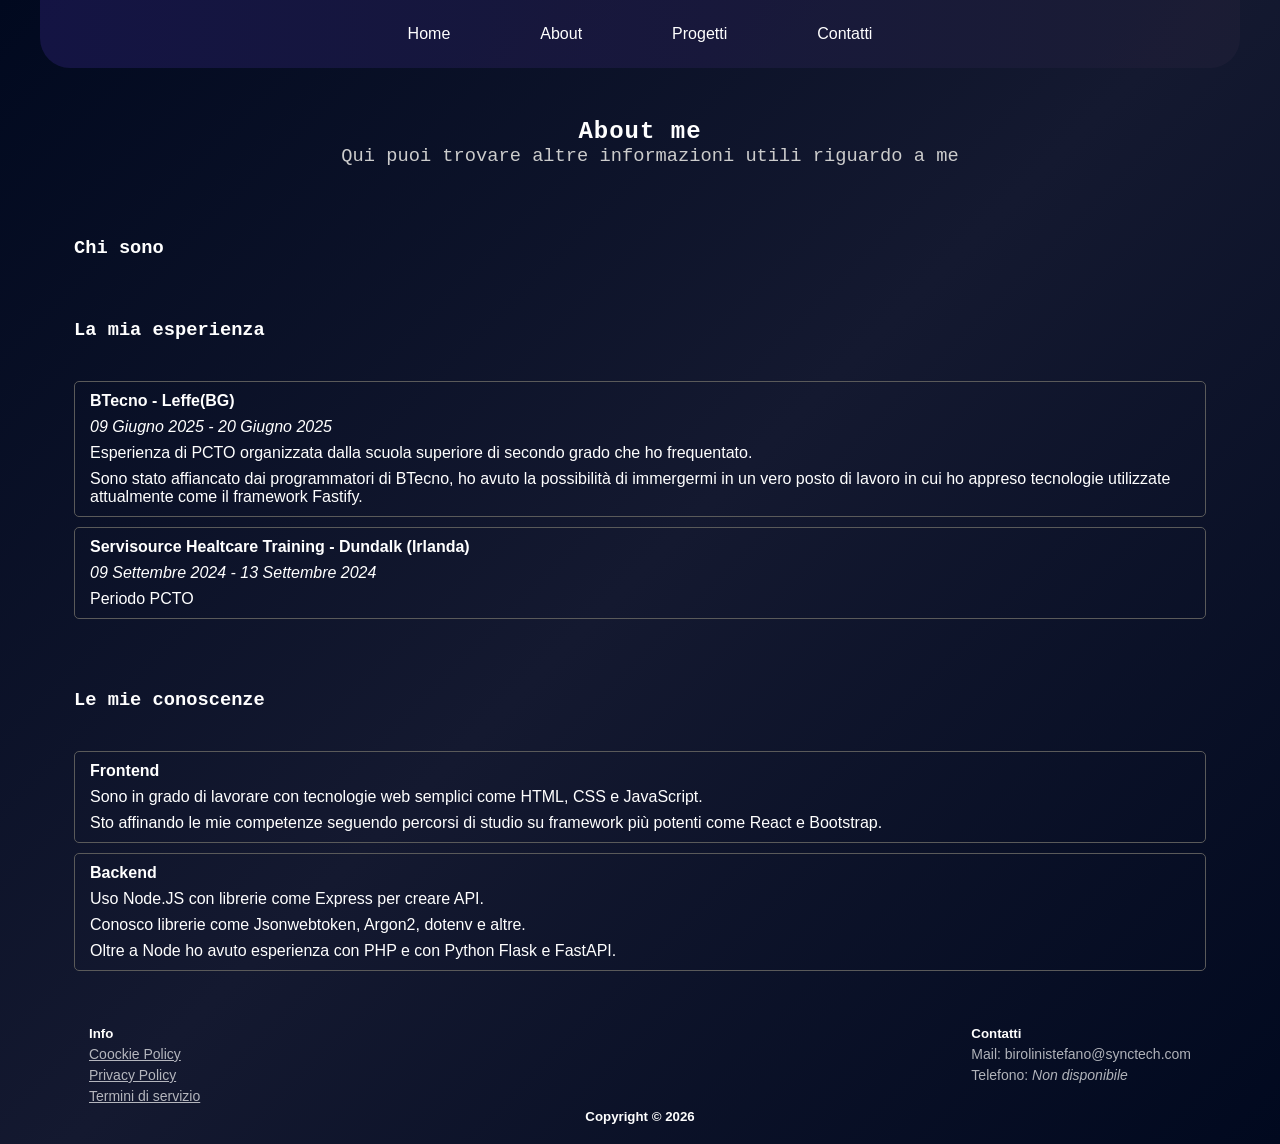
==== about.html @ 7b232394 "aggiornamento - manca privacy policy e cookie integration" ====
<!DOCTYPE html>
<html lang="en">
<head>
    <meta charset="UTF-8">
    <meta name="viewport" content="width=device-width, initial-scale=1.0">
    <title>About - Birolini Stefano</title>

    <link rel="stylesheet" href="style/style.css">
    <link rel="stylesheet" href="style/header.css">
    <link rel="stylesheet" href="style/hero.css">
    <link rel="stylesheet" href="style/about.css">
    <link rel="stylesheet" href="style/cards_manager.css">
    <link rel="stylesheet" href="style/footer.css">
    <link rel="stylesheet" href="style/cookie.css">

    <script src="script/cookie_manager.js"></script>
    <script src="script/hamburger.js"></script>
    <script src="script/general_gsap.js"></script>
    <script src="https://cdnjs.cloudflare.com/ajax/libs/gsap/3.13.0/gsap.min.js"></script>
</head>
<body>
    <header>
        <nav>
            <div id="hamburger-div">
                <img src="assets/hamburger_menu.svg" alt="hamburger menu" id="hamburger">
            </div>
            <ul id="menu">
                <li><a href="index.html">Home</a></li>
                <li><a href="about.html">About</a></li>
                <li><a href="progetti.html">Progetti</a></li>
                <li><a href="contatti.html">Contatti</a></li>
            </ul>
        </nav>
    </header>

    <section id="hero">
        <h1 class="logo">About me</h1>
        <h3 class="hero_claim">Qui puoi trovare altre informazioni utili riguardo a me</h3>
    </section>

    <section id="about">
        <div class="about_cards" style="flex-direction: column; gap: 50px">
            <div class="col100 text">
                <h3>Chi sono</h3>
                <p></p>
            </div>

            <div class="col100 text">
                <h3>La mia esperienza</h3>
                <div class="cards_container" style="grid-template-columns: 1fr;">
                    <div class="card">
                        <h4>BTecno - Leffe(BG)</h4>
                        <p><i>09 Giugno 2025 - 20 Giugno 2025</i></p>
                        <p>Esperienza di PCTO organizzata dalla scuola superiore di secondo grado che ho frequentato.</p>
                        <p>Sono stato affiancato dai programmatori di BTecno, ho avuto la possibilità di immergermi in un vero posto di lavoro in cui ho appreso tecnologie utilizzate attualmente come il framework Fastify.</p>
                    </div>
                    <div class="card">
                        <h4>Servisource Healtcare Training - Dundalk (Irlanda)</h4>
                        <p><i>09 Settembre 2024 - 13 Settembre 2024</i></p>
                        <p>Periodo PCTO </p>
                    </div>
                </div>
            </div>

            <div class="col100 text">
                <h3>Le mie conoscenze</h3>
                <div class="cards_container" style="grid-template-columns: 1fr;">
                    <div class="card">
                        <h4>Frontend</h4>
                        <p>Sono in grado di lavorare con tecnologie web semplici come HTML, CSS e JavaScript.</p>
                        <p>Sto affinando le mie competenze seguendo percorsi di studio su framework più potenti come React e Bootstrap.</p>
                    </div>
                    <div class="card">
                        <h4>Backend</h4>
                        <p>Uso Node.JS con librerie come Express per creare API.</p>
                        <p>Conosco librerie come Jsonwebtoken, Argon2, dotenv e altre.</p>
                        <p>Oltre a Node ho avuto esperienza con PHP e con Python Flask e FastAPI.</p>
                    </div>
                </div>
            </div>
        </div>
    </section>

    <footer>
        <div class="lists">
            <div>
                <ul>
                    <h5>Info</h5>
                    <li><a href="">Coockie Policy</a></li>
                    <li><a href="">Privacy Policy</a></li>
                    <li><a href="">Termini di servizio</a></li>
                </ul>
            </div>
            <div>
                <ul>
                    <h5>Contatti</h5>
                    <li>Mail: birolinistefano@synctech.com</li>
                    <li>Telefono: <i>Non disponibile</i></li>
                </ul>
            </div>
        </div>
        <h5>Copyright &copy; 2026</h5>
    </footer> 
</body>
</html>
---- style/style.css ----
* {
  margin: 0;
  padding: 0;
  box-sizing: border-box;
  font-family: Arial, Helvetica, sans-serif;
  color: #fff;
}

.courier,
h1,
h2,
h3 {
  font-family: 'Courier New', Courier, monospace;
}

body {
  display: flex;
  flex-direction: column;
  align-items: center;
  background: linear-gradient(135deg, #01091f, #141930, #01091f);
  min-height: 100vh;
}

section {
  margin-top: 30px;
  max-width: 1200px;
  width: 90%;
  padding: 10px;
  display: flex;
  flex-direction: column;
}


/* Link button */
.link {
  text-decoration: none;
  padding: 12px 30px;
  border-radius: 12px;
  border: none;
  background: linear-gradient(135deg, rgba(40, 167, 69, 0.9), rgba(30, 126, 52, 0.9));
  color: #fff;
  font-size: 16px;
  font-weight: 600;
  cursor: pointer;
  box-shadow: 0 6px 12px rgba(0, 0, 0, 0.15);
  backdrop-filter: blur(2px);
  transition: all 0.3s ease;
}

.link:hover {
  box-shadow: 0 8px 16px rgba(0, 0, 0, 0.2);
  transform: translateY(-2px);
}

.link:active {
  transform: translateY(1px);
  box-shadow: 0 4px 8px rgba(0, 0, 0, 0.15);
}


/* Grid system */
.col {
  display: flex;
  flex-direction: column;
  gap: 20px;
}

@media screen and (max-width: 768px) {
  .nomobile {
    display: none;
  }

  section {
    width: 80%;
  }
}
---- style/header.css ----
/* Header sticky */
header {
  position: sticky;
  display: flex;
  justify-content: center;
  top: 0;
  width: 100%;
  z-index: 1000;
}

/* Navbar */
nav {
  display: flex;
  justify-content: space-between;
  align-items: center;
  padding: 10px 20px;
  background: linear-gradient(90deg, #161547e6, #1c1d35e6);
  border-radius: 0;
  max-width: 1200px;
  width: 100%;
}

/* Hamburger */
#hamburger-div {
  display: flex;
}
#hamburger {
  width: 30px;
  height: 30px;
  cursor: pointer;
}

/* Menu */
#menu {
  list-style: none;
  display: flex;
  flex-direction: column;
  justify-content: center;
  position: absolute;
  top: 100%;
  left: 0;
  max-height: 0;
  width: 100%;
  overflow: hidden;
  background: linear-gradient(90deg, #161547e6, #1c1d35e6);
  transition: max-height 0.2s;
}
#menu li {
    display: inline;
    padding: 15px 30px;
    border-top: 1px solid rgba(255,255,255,0.2);
}

#menu li a {
    position: relative;
    text-decoration: none;
    color: #ffffff;
}

#menu a::before{
    content: "";
    position: absolute;
    bottom: 0;
    left: 0;
    width: 0;
    height: 1px;
    background-color: white;
    transition: all 0.2s;
}

#menu a:hover::before{
    width: 100%;
}

/* Menu aperto */
#menu.open {
  max-height: 500px; /* sufficiente per mostrare tutti i link */
}

/* Desktop: menu sempre visibile */
@media(min-width:768px){
    nav{
        justify-content: center;
        border-radius: 0 0 30px 30px;
    }

    #hamburger-div {
        display: none;
    }

    #menu {
        position: static;
        flex-direction: row;
        max-height: none;
        background: none;
        backdrop-filter: none;
    }

    #menu li {
        border: none;
    }

    #menu li a {
        padding: 10px 15px;
    }

    #menu a::before{
        bottom: 0px;
    }
}
---- style/hero.css ----
#hero {
    text-align: center;
    max-width: 1200px;
    padding: 20px;
}

#hero .logo {
    font-weight: 700;
    letter-spacing: 1px;
}

#hero .hero_claim {
    font-weight: 500;
    margin-left: 20px;
    color: #cccccc;
}
---- style/about.css ----
#about .about_cards{
    display: flex;
    margin-top: 10px;
}

#about .col{
    display: flex;
    width: 50%;
}

#about .col100{
    display: flex;
    width: 100%;
}
#about img{
    width: 100%;
    max-width: 300px;
    margin: 20px auto;
    border-radius: 50%;
    border: 2px solid lightblue;
    transition: all 0.3s ease;
}

#about .text{
    display: flex;
    flex-direction: column;
    justify-content: center;
    gap: 10px;
}


@media screen and (max-width:768px){
    #about .about_cards{
        flex-direction: column;
        flex-wrap: wrap;
    }

    #about .col{
        width: 100%;
    }
}
---- style/cards_manager.css ----
.cards_container{
    width: 100%;
    margin-top: 20px;
    margin-bottom: 20px;
    display: grid;
    grid-template-columns: repeat(auto-fill, minmax(45%, 49%));
    justify-content: space-between;
}

.card{
    display: flex;
    flex-direction: column;
    margin-top: 10px;
    gap: 8px;
    width: 100%;
    border: 1px solid rgb(90, 90, 90);
    padding: 10px 15px;
    border-radius: 5px;
    transition: all 0.2s;
}

.card:hover{
    transform: translateY(-5px);
    box-shadow: 2px 3px 3px #00000093
}

.link{
    width: fit-content;
}

@media screen and (max-width: 768px){
    .cards_container{
        display: flex;
        flex-direction: column;
        gap: 20px;
    }
}
---- style/footer.css ----
footer{
    flex: 1;
    bottom: 0;
    padding: 20px;
    display: flex;
    flex-direction: column;
    justify-content: end;
    width: 90%;
    max-width: 1200px;
    text-align: center;
}

footer *{
    color: #ffffffb0;
}

footer h5{
    color: white;
}

footer .lists{
    display: flex;
    justify-content: space-between;
    text-align: left;
}

footer .lists ul{
    padding: 5px;
    list-style-type: none;
}

footer .lists ul li{
    font-size: 14px;
    margin-top: 5px;
}


@media screen and (max-width: 768px){
    footer{
        width: 80%;  
    }
}
---- style/cookie.css ----
#cookie_banner {
    position: absolute;
    background-color: white;
    border-radius: 5px;
    bottom: 40px;
    right: 40px;
    padding: 10px 15px;
    max-width: 500px;
}

#cookie_banner * {
    color: black;
}

#cookie_banner button {
    margin-top: 7px;
    padding: 4px 6px;
    cursor: pointer;
}

#cookie_banner a{
    color: blue;
}

#cookie_icon{
    position: fixed;
    bottom: 10px;
    right: 10px;
    font-size: 24px;
    cursor: pointer;
}
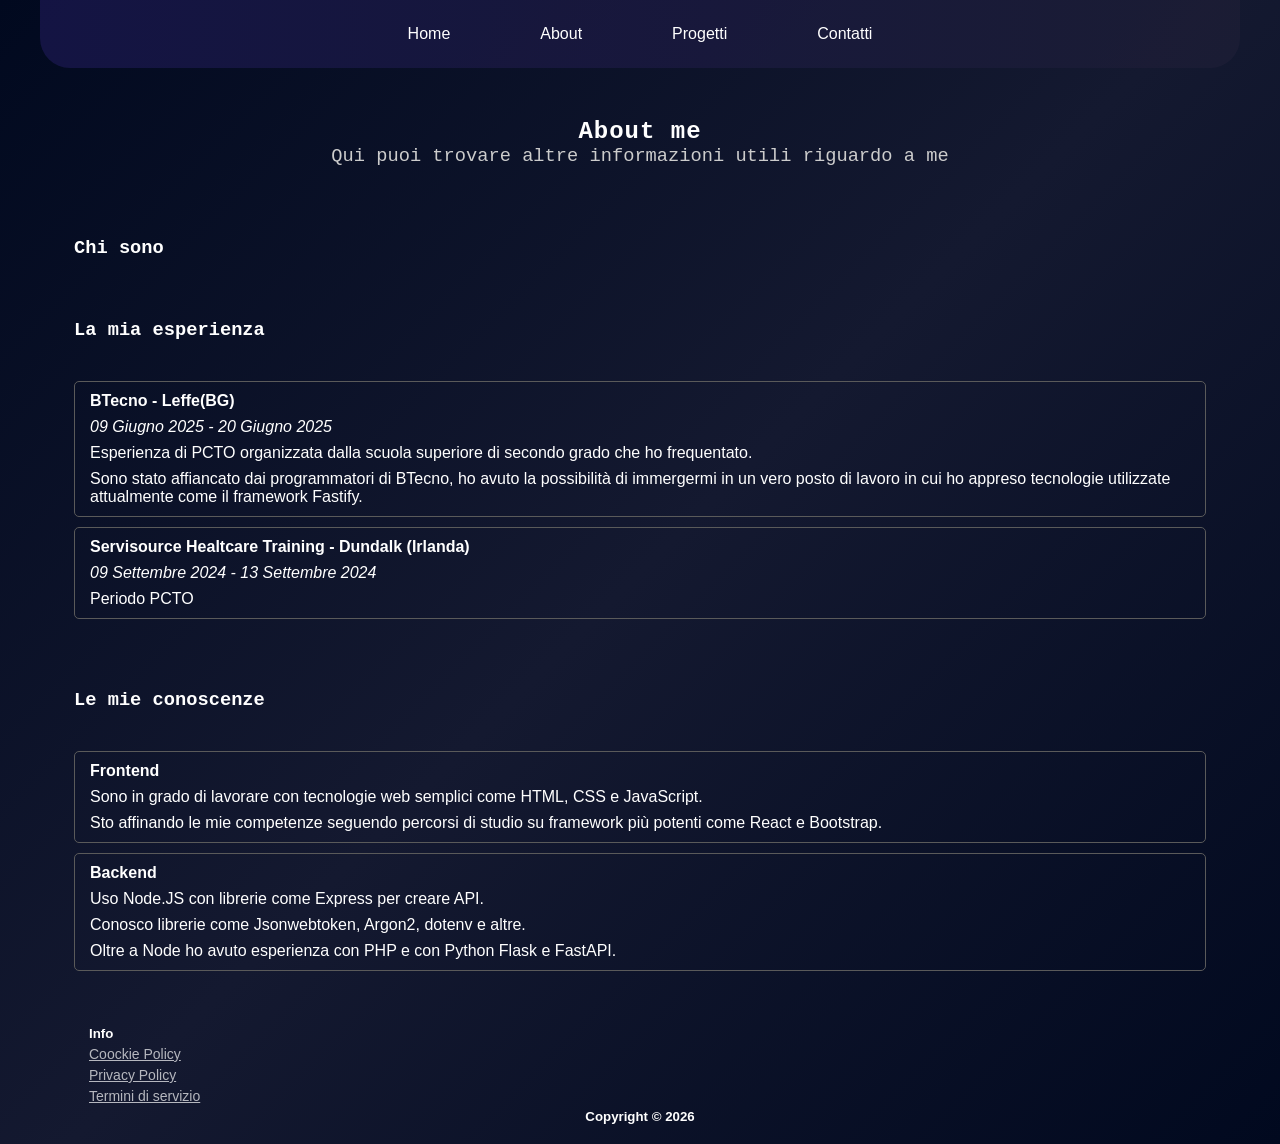
==== commit 1e9f5701: "mend" ====
--- a/about.html
+++ b/about.html
@@ -86,16 +86,9 @@
             <div>
                 <ul>
                     <h5>Info</h5>
-                    <li><a href="">Coockie Policy</a></li>
-                    <li><a href="">Privacy Policy</a></li>
-                    <li><a href="">Termini di servizio</a></li>
-                </ul>
-            </div>
-            <div>
-                <ul>
-                    <h5>Contatti</h5>
-                    <li>Mail: birolinistefano@synctech.com</li>
-                    <li>Telefono: <i>Non disponibile</i></li>
+                    <li><a href="informativa.html#cookie-policy">Coockie Policy</a></li>
+                    <li><a href="informativa.html#privacy-policy">Privacy Policy</a></li>
+                    <li><a href="informativa.html#terms-and-conditions">Termini di servizio</a></li>
                 </ul>
             </div>
         </div>
--- a/style/hero.css
+++ b/style/hero.css
@@ -11,6 +11,5 @@
 
 #hero .hero_claim {
     font-weight: 500;
-    margin-left: 20px;
     color: #cccccc;
 }
--- a/style/footer.css
+++ b/style/footer.css
@@ -37,6 +37,6 @@
 
 @media screen and (max-width: 768px){
     footer{
-        width: 80%;  
+        width: 100%;  
     }
 }
--- a/style/cookie.css
+++ b/style/cookie.css
@@ -1,9 +1,10 @@
 #cookie_banner {
-    position: absolute;
+    position: fixed;
     background-color: white;
     border-radius: 5px;
-    bottom: 40px;
-    right: 40px;
+    bottom: 2vh;
+    right: 2vw;
+    margin-left: 2vw;
     padding: 10px 15px;
     max-width: 500px;
 }
@@ -28,4 +29,10 @@
     right: 10px;
     font-size: 24px;
     cursor: pointer;
+}
+
+@media screen and(max-width: 768px){
+    #cookie_banner{
+        margin: auto;
+    }
 }
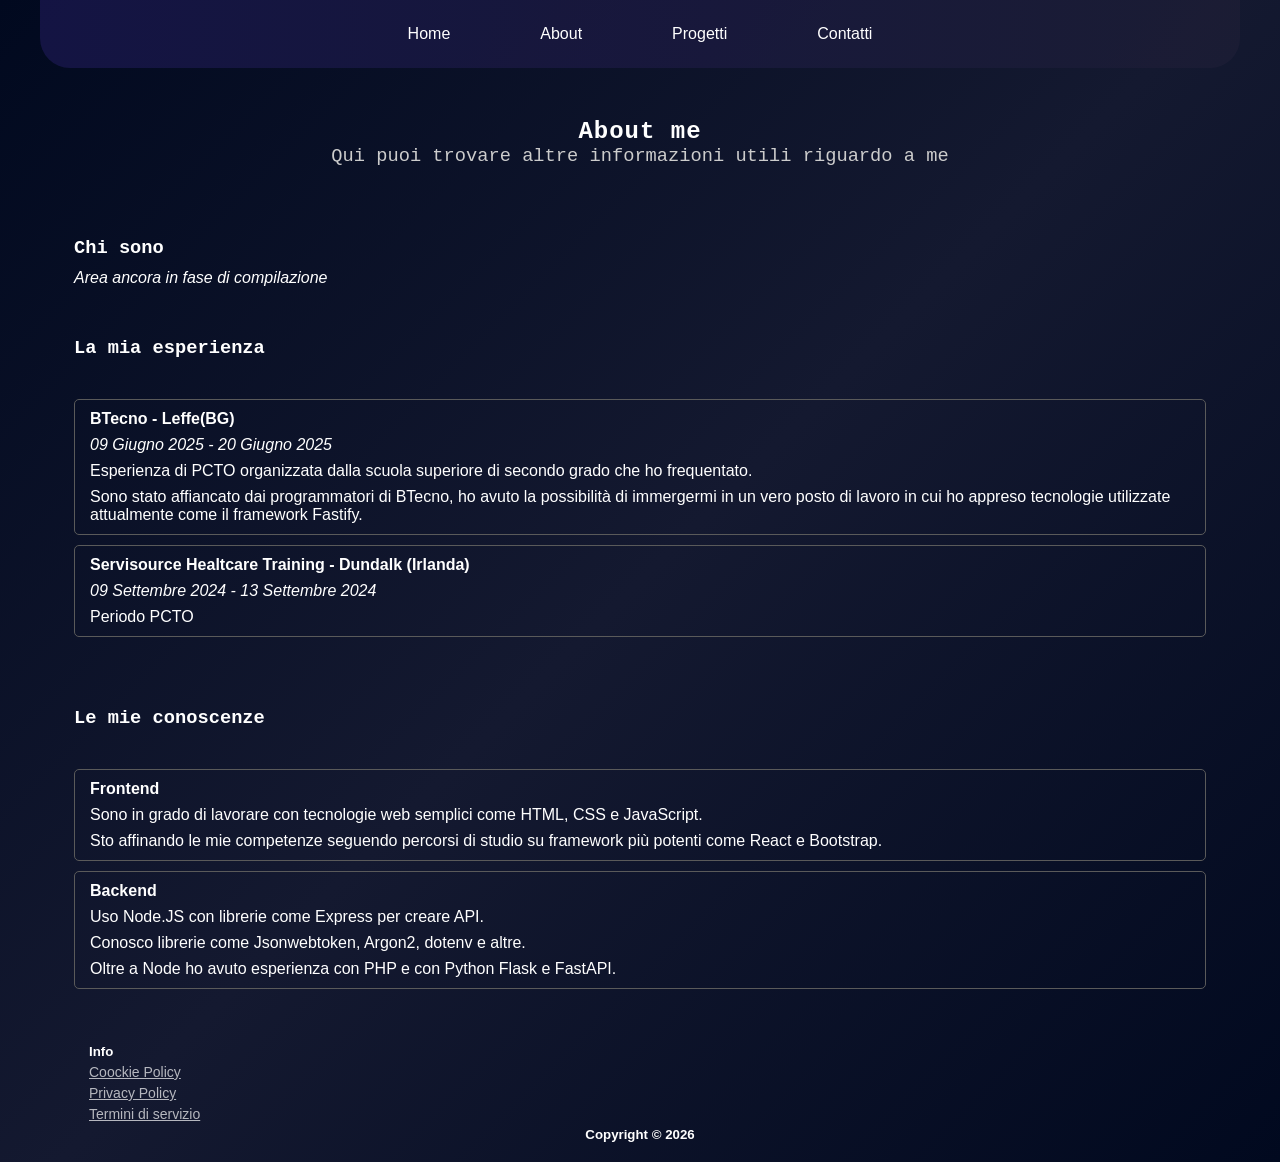
==== commit 5c18d99e: "Update about.html" ====
--- a/about.html
+++ b/about.html
@@ -42,7 +42,7 @@
         <div class="about_cards" style="flex-direction: column; gap: 50px">
             <div class="col100 text">
                 <h3>Chi sono</h3>
-                <p></p>
+                <p><i>Area ancora in fase di compilazione</i></p>
             </div>
 
             <div class="col100 text">
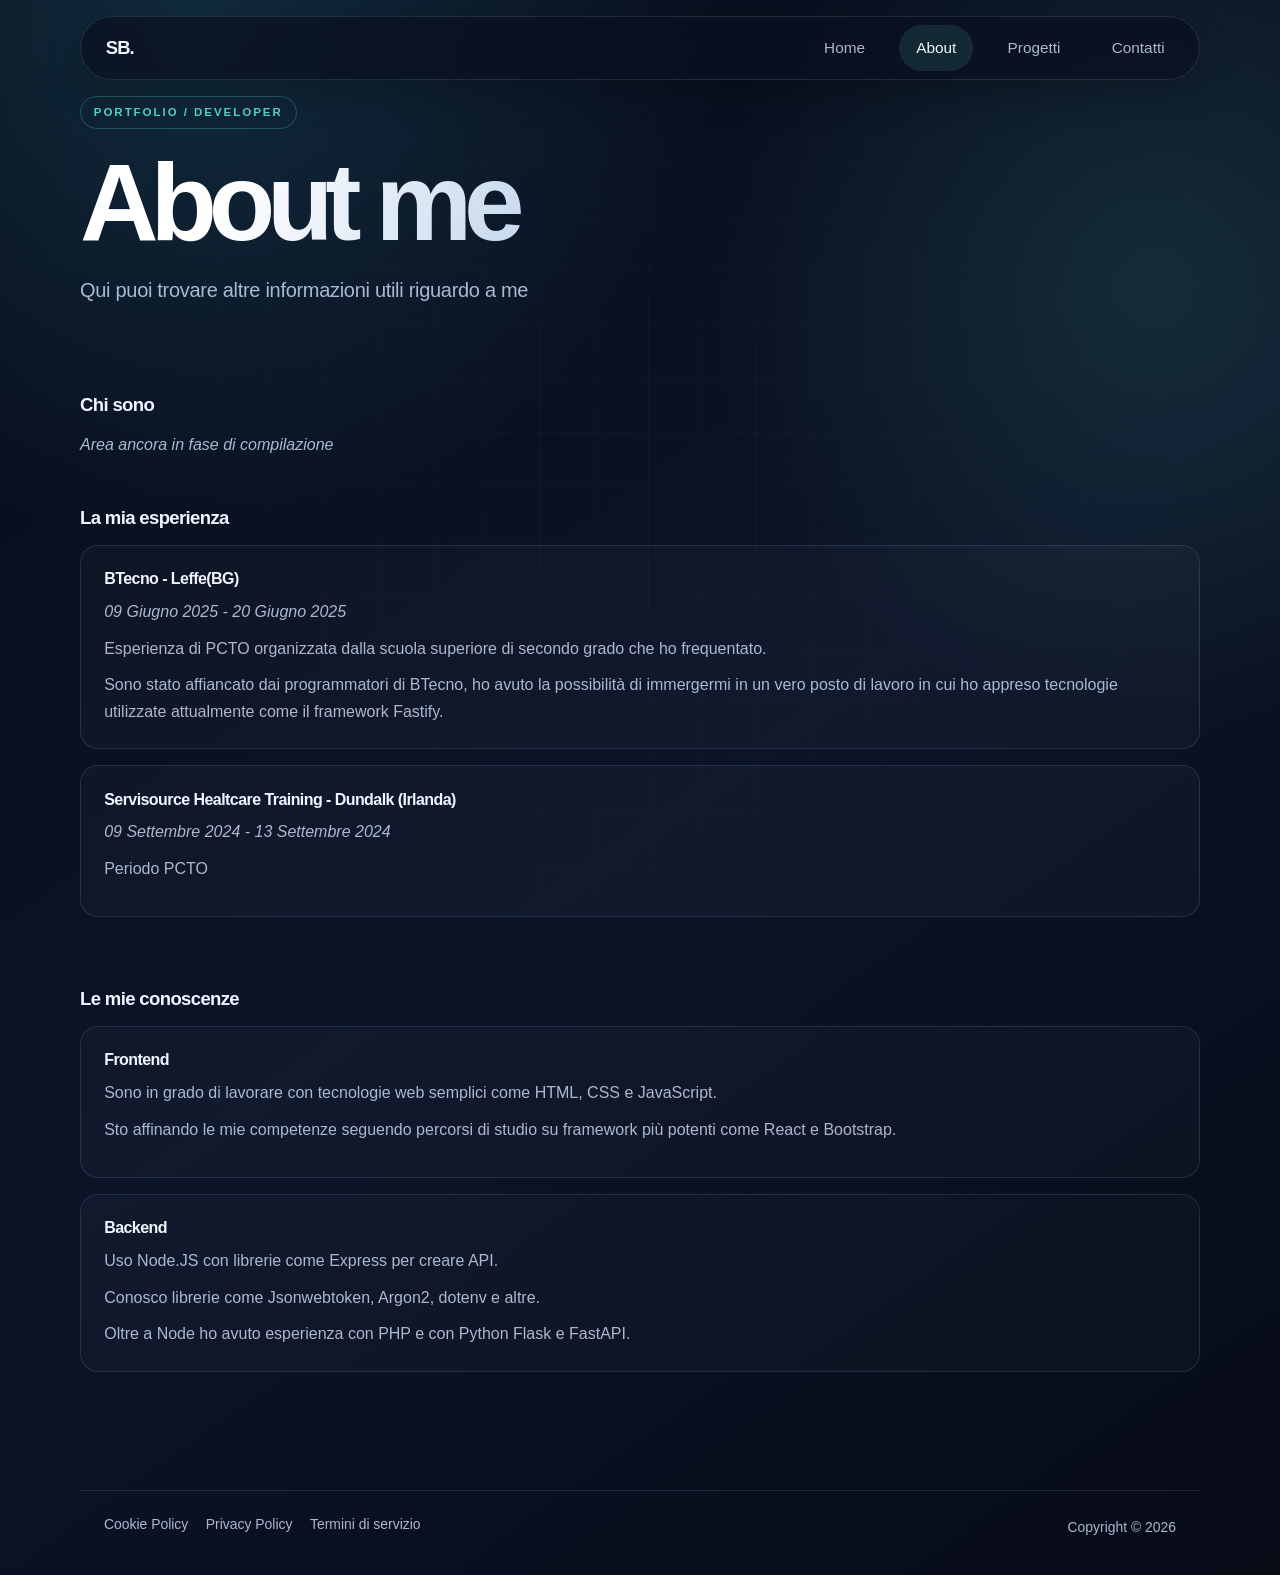
==== commit 6b367d5e: "V-2.0" ====
--- a/about.html
+++ b/about.html
@@ -1,5 +1,5 @@
 <!DOCTYPE html>
-<html lang="en">
+<html lang="it">
 <head>
     <meta charset="UTF-8">
     <meta name="viewport" content="width=device-width, initial-scale=1.0">
@@ -15,8 +15,8 @@
 
     <script src="script/cookie_manager.js"></script>
     <script src="script/hamburger.js"></script>
+    <script src="https://cdnjs.cloudflare.com/ajax/libs/gsap/3.13.0/gsap.min.js"></script>
     <script src="script/general_gsap.js"></script>
-    <script src="https://cdnjs.cloudflare.com/ajax/libs/gsap/3.13.0/gsap.min.js"></script>
 </head>
 <body>
     <header>
@@ -26,7 +26,7 @@
             </div>
             <ul id="menu">
                 <li><a href="index.html">Home</a></li>
-                <li><a href="about.html">About</a></li>
+                <li><a href="about.html" aria-current="page">About</a></li>
                 <li><a href="progetti.html">Progetti</a></li>
                 <li><a href="contatti.html">Contatti</a></li>
             </ul>
@@ -39,7 +39,7 @@
     </section>
 
     <section id="about">
-        <div class="about_cards" style="flex-direction: column; gap: 50px">
+        <div class="about_cards stacked-content">
             <div class="col100 text">
                 <h3>Chi sono</h3>
                 <p><i>Area ancora in fase di compilazione</i></p>
@@ -47,7 +47,7 @@
 
             <div class="col100 text">
                 <h3>La mia esperienza</h3>
-                <div class="cards_container" style="grid-template-columns: 1fr;">
+                <div class="cards_container single-column">
                     <div class="card">
                         <h4>BTecno - Leffe(BG)</h4>
                         <p><i>09 Giugno 2025 - 20 Giugno 2025</i></p>
@@ -64,7 +64,7 @@
 
             <div class="col100 text">
                 <h3>Le mie conoscenze</h3>
-                <div class="cards_container" style="grid-template-columns: 1fr;">
+                <div class="cards_container single-column">
                     <div class="card">
                         <h4>Frontend</h4>
                         <p>Sono in grado di lavorare con tecnologie web semplici come HTML, CSS e JavaScript.</p>
@@ -86,7 +86,7 @@
             <div>
                 <ul>
                     <h5>Info</h5>
-                    <li><a href="informativa.html#cookie-policy">Coockie Policy</a></li>
+                    <li><a href="informativa.html#cookie-policy">Cookie Policy</a></li>
                     <li><a href="informativa.html#privacy-policy">Privacy Policy</a></li>
                     <li><a href="informativa.html#terms-and-conditions">Termini di servizio</a></li>
                 </ul>
@@ -95,4 +95,4 @@
         <h5>Copyright &copy; 2026</h5>
     </footer> 
 </body>
-</html>+</html>
--- a/style/style.css
+++ b/style/style.css
@@ -1,76 +1,199 @@
-* {
-  margin: 0;
-  padding: 0;
-  box-sizing: border-box;
-  font-family: Arial, Helvetica, sans-serif;
-  color: #fff;
-}
-
-.courier,
-h1,
-h2,
-h3 {
-  font-family: 'Courier New', Courier, monospace;
-}
-
-body {
-  display: flex;
-  flex-direction: column;
-  align-items: center;
-  background: linear-gradient(135deg, #01091f, #141930, #01091f);
-  min-height: 100vh;
-}
-
-section {
-  margin-top: 30px;
-  max-width: 1200px;
-  width: 90%;
-  padding: 10px;
-  display: flex;
-  flex-direction: column;
-}
-
-
-/* Link button */
-.link {
-  text-decoration: none;
-  padding: 12px 30px;
-  border-radius: 12px;
-  border: none;
-  background: linear-gradient(135deg, rgba(40, 167, 69, 0.9), rgba(30, 126, 52, 0.9));
-  color: #fff;
-  font-size: 16px;
-  font-weight: 600;
-  cursor: pointer;
-  box-shadow: 0 6px 12px rgba(0, 0, 0, 0.15);
-  backdrop-filter: blur(2px);
-  transition: all 0.3s ease;
-}
-
-.link:hover {
-  box-shadow: 0 8px 16px rgba(0, 0, 0, 0.2);
-  transform: translateY(-2px);
-}
-
-.link:active {
-  transform: translateY(1px);
-  box-shadow: 0 4px 8px rgba(0, 0, 0, 0.15);
-}
-
-
-/* Grid system */
-.col {
-  display: flex;
-  flex-direction: column;
-  gap: 20px;
-}
-
-@media screen and (max-width: 768px) {
-  .nomobile {
-    display: none;
-  }
-
-  section {
-    width: 80%;
-  }
-}+:root {
+  --bg: #070c18;
+  --bg-soft: #0c1428;
+  --surface: rgba(16, 25, 47, 0.72);
+  --surface-strong: #111c35;
+  --line: rgba(150, 180, 226, 0.16);
+  --text: #f1f5ff;
+  --muted: #aab9d1;
+  --accent: #55d6c2;
+  --accent-strong: #3bb5dd;
+  --accent-glow: rgba(85, 214, 194, 0.22);
+  --shadow: 0 24px 60px rgba(0, 0, 0, 0.3);
+  --radius: 24px;
+}
+
+* {
+  margin: 0;
+  padding: 0;
+  box-sizing: border-box;
+}
+
+html {
+  scroll-behavior: smooth;
+}
+
+body {
+  position: relative;
+  display: flex;
+  flex-direction: column;
+  align-items: center;
+  min-height: 100vh;
+  overflow-x: hidden;
+  font-family: Inter, "Segoe UI", Arial, sans-serif;
+  color: var(--text);
+  background:
+    radial-gradient(circle at 15% 0%, rgba(59, 181, 221, 0.18), transparent 34rem),
+    radial-gradient(circle at 90% 18%, rgba(85, 214, 194, 0.13), transparent 28rem),
+    linear-gradient(145deg, var(--bg), var(--bg-soft) 52%, #070b16);
+  line-height: 1.65;
+}
+
+body::before {
+  content: "";
+  position: fixed;
+  inset: 0;
+  z-index: -1;
+  pointer-events: none;
+  background-image:
+    linear-gradient(rgba(255, 255, 255, 0.022) 1px, transparent 1px),
+    linear-gradient(90deg, rgba(255, 255, 255, 0.022) 1px, transparent 1px);
+  background-size: 54px 54px;
+  mask-image: radial-gradient(circle at center, black 15%, transparent 75%);
+}
+
+a {
+  color: inherit;
+}
+
+p {
+  color: var(--muted);
+}
+
+h1,
+h2,
+h3,
+h4,
+h5 {
+  color: var(--text);
+  font-weight: 650;
+  line-height: 1.2;
+  letter-spacing: -0.035em;
+}
+
+h2 {
+  margin-bottom: 1.4rem;
+  font-size: clamp(1.7rem, 3vw, 2.25rem);
+}
+
+h3 {
+  font-size: 1.16rem;
+}
+
+section {
+  width: min(1120px, calc(100% - 3rem));
+  margin-top: clamp(3.4rem, 8vw, 5.5rem);
+  display: flex;
+  flex-direction: column;
+}
+
+#knowledges,
+#capabilities,
+#contacts,
+#projects,
+#privacy-policy,
+#terms-and-conditions,
+#cookie-policy {
+  padding: clamp(1.35rem, 3vw, 2.2rem);
+  border: 1px solid var(--line);
+  border-radius: var(--radius);
+  background: var(--surface);
+  box-shadow: var(--shadow);
+  backdrop-filter: blur(12px);
+}
+
+#privacy-policy p,
+#terms-and-conditions p,
+#cookie-policy p {
+  margin-bottom: 0.8rem;
+  max-width: 78ch;
+}
+
+.section-summary {
+  margin-bottom: 1rem;
+}
+
+#contacts {
+  display: grid;
+  grid-template-columns: repeat(2, minmax(0, 1fr));
+  gap: 1rem;
+}
+
+#contacts .contact-card {
+  min-height: 150px;
+  padding: clamp(1.2rem, 3vw, 1.6rem);
+  border-radius: 18px;
+  border: 1px solid var(--line);
+  background: rgba(255, 255, 255, 0.025);
+}
+
+#contacts h3 {
+  margin-bottom: 1rem;
+  color: var(--accent);
+}
+
+#contacts a {
+  display: block;
+  width: fit-content;
+  margin: 0.32rem 0;
+  color: var(--text);
+  text-decoration: none;
+  transition: color 0.2s ease;
+}
+
+#contacts a:hover {
+  color: var(--accent);
+}
+
+/* Link button */
+.link {
+  display: inline-flex;
+  align-items: center;
+  gap: 0.55rem;
+  width: fit-content;
+  margin-top: 0.65rem;
+  padding: 0.8rem 1.3rem;
+  border-radius: 999px;
+  color: #04141a;
+  background: linear-gradient(110deg, var(--accent), #68bce9);
+  font-size: 0.96rem;
+  font-weight: 700;
+  text-decoration: none;
+  box-shadow: 0 10px 28px var(--accent-glow);
+  transition: transform 0.22s ease, box-shadow 0.22s ease;
+}
+
+.link::after {
+  content: "\2192";
+  font-size: 1.1em;
+}
+
+.link:hover {
+  transform: translateY(-2px);
+  box-shadow: 0 15px 32px rgba(85, 214, 194, 0.3);
+}
+
+.link:active {
+  transform: translateY(0);
+}
+
+.col {
+  display: flex;
+  flex-direction: column;
+  gap: 1.25rem;
+}
+
+@media screen and (max-width: 768px) {
+  section {
+    width: min(100% - 1.5rem, 1120px);
+    margin-top: 3.25rem;
+  }
+
+  #contacts {
+    grid-template-columns: 1fr;
+  }
+
+  .nomobile {
+    display: none;
+  }
+}
--- a/style/header.css
+++ b/style/header.css
@@ -1,110 +1,121 @@
-/* Header sticky */
-header {
-  position: sticky;
-  display: flex;
-  justify-content: center;
-  top: 0;
-  width: 100%;
-  z-index: 1000;
-}
-
-/* Navbar */
-nav {
-  display: flex;
-  justify-content: space-between;
-  align-items: center;
-  padding: 10px 20px;
-  background: linear-gradient(90deg, #161547e6, #1c1d35e6);
-  border-radius: 0;
-  max-width: 1200px;
-  width: 100%;
-}
-
-/* Hamburger */
-#hamburger-div {
-  display: flex;
-}
-#hamburger {
-  width: 30px;
-  height: 30px;
-  cursor: pointer;
-}
-
-/* Menu */
-#menu {
-  list-style: none;
-  display: flex;
-  flex-direction: column;
-  justify-content: center;
-  position: absolute;
-  top: 100%;
-  left: 0;
-  max-height: 0;
-  width: 100%;
-  overflow: hidden;
-  background: linear-gradient(90deg, #161547e6, #1c1d35e6);
-  transition: max-height 0.2s;
-}
-#menu li {
-    display: inline;
-    padding: 15px 30px;
-    border-top: 1px solid rgba(255,255,255,0.2);
-}
-
-#menu li a {
-    position: relative;
-    text-decoration: none;
-    color: #ffffff;
-}
-
-#menu a::before{
-    content: "";
-    position: absolute;
-    bottom: 0;
-    left: 0;
-    width: 0;
-    height: 1px;
-    background-color: white;
-    transition: all 0.2s;
-}
-
-#menu a:hover::before{
-    width: 100%;
-}
-
-/* Menu aperto */
-#menu.open {
-  max-height: 500px; /* sufficiente per mostrare tutti i link */
-}
-
-/* Desktop: menu sempre visibile */
-@media(min-width:768px){
-    nav{
-        justify-content: center;
-        border-radius: 0 0 30px 30px;
-    }
-
-    #hamburger-div {
-        display: none;
-    }
-
-    #menu {
-        position: static;
-        flex-direction: row;
-        max-height: none;
-        background: none;
-        backdrop-filter: none;
-    }
-
-    #menu li {
-        border: none;
-    }
-
-    #menu li a {
-        padding: 10px 15px;
-    }
-
-    #menu a::before{
-        bottom: 0px;
-    }
-}+header {
+  position: sticky;
+  top: 0;
+  z-index: 1000;
+  display: flex;
+  justify-content: center;
+  width: 100%;
+  padding: 1rem 1rem 0;
+}
+
+nav {
+  position: relative;
+  display: flex;
+  justify-content: space-between;
+  align-items: center;
+  width: min(1120px, 100%);
+  min-height: 64px;
+  padding: 0.55rem 0.7rem 0.55rem 1.25rem;
+  border: 1px solid var(--line);
+  border-radius: 999px;
+  background: rgba(10, 16, 31, 0.72);
+  box-shadow: 0 14px 38px rgba(0, 0, 0, 0.2);
+  backdrop-filter: blur(18px);
+}
+
+nav::before {
+  content: "SB.";
+  color: var(--text);
+  font-size: 1.15rem;
+  font-weight: 750;
+  letter-spacing: -0.05em;
+}
+
+#hamburger-div {
+  display: flex;
+  order: 2;
+  padding: 0.45rem;
+  border-radius: 50%;
+  background: rgba(255, 255, 255, 0.06);
+}
+
+#hamburger {
+  width: 25px;
+  height: 25px;
+  cursor: pointer;
+}
+
+#menu {
+  position: absolute;
+  top: calc(100% + 0.55rem);
+  left: 0;
+  display: flex;
+  flex-direction: column;
+  width: 100%;
+  max-height: 0;
+  overflow: hidden;
+  list-style: none;
+  border-radius: 20px;
+  background: #10192e;
+  box-shadow: var(--shadow);
+  transition: max-height 0.25s ease;
+}
+
+#menu li {
+  padding: 0 0.55rem;
+}
+
+#menu li + li {
+  border-top: 1px solid var(--line);
+}
+
+#menu li a {
+  display: block;
+  padding: 0.9rem 1rem;
+  border-radius: 999px;
+  color: var(--muted);
+  text-decoration: none;
+  font-size: 0.96rem;
+  font-weight: 500;
+  transition: color 0.2s ease, background 0.2s ease;
+}
+
+#menu li a:hover,
+#menu li a[aria-current="page"] {
+  color: var(--text);
+  background: rgba(85, 214, 194, 0.12);
+}
+
+#menu.open {
+  max-height: 320px;
+  padding: 0.55rem;
+}
+
+@media (min-width: 768px) {
+  nav {
+    padding: 0.45rem 0.55rem 0.45rem 1.55rem;
+  }
+
+  #hamburger-div {
+    display: none;
+  }
+
+  #menu {
+    position: static;
+    flex-direction: row;
+    width: auto;
+    max-height: none;
+    overflow: visible;
+    border-radius: 0;
+    background: transparent;
+    box-shadow: none;
+  }
+
+  #menu li + li {
+    border: none;
+  }
+
+  #menu li a {
+    padding: 0.65rem 1.05rem;
+  }
+}
--- a/style/hero.css
+++ b/style/hero.css
@@ -1,15 +1,41 @@
-#hero {
-    text-align: center;
-    max-width: 1200px;
-    padding: 20px;
-}
-
-#hero .logo {
-    font-weight: 700;
-    letter-spacing: 1px;
-}
-
-#hero .hero_claim {
-    font-weight: 500;
-    color: #cccccc;
+#hero {
+    position: relative;
+    justify-content: center;
+    margin-top: 1.0rem;
+    text-align: left;
+}
+
+#hero::before {
+    content: "PORTFOLIO / DEVELOPER";
+    display: block;
+    width: fit-content;
+    margin-bottom: 1.35rem;
+    padding: 0.38rem 0.8rem;
+    border: 1px solid rgba(85, 214, 194, 0.3);
+    border-radius: 999px;
+    color: var(--accent);
+    font-size: 0.72rem;
+    font-weight: 650;
+    letter-spacing: 0.17em;
+}
+
+#hero .logo {
+    max-width: 850px;
+    font-size: clamp(3.2rem, 9.5vw, 6.8rem);
+    font-weight: 720;
+    letter-spacing: -0.075em;
+    line-height: 0.95;
+    background: linear-gradient(110deg, #ffffff 18%, #c5d8ed 55%, #55d6c2);
+    background-clip: text;
+    color: transparent;
+}
+
+#hero .hero_claim {
+    max-width: 620px;
+    margin-top: 1.25rem;
+    color: var(--muted);
+    font-size: clamp(1rem, 2.2vw, 1.25rem);
+    font-weight: 450;
+    line-height: 1.6;
+    letter-spacing: -0.015em;
 }
--- a/style/about.css
+++ b/style/about.css
@@ -1,41 +1,57 @@
-#about .about_cards{
-    display: flex;
-    margin-top: 10px;
-}
-
-#about .col{
-    display: flex;
-    width: 50%;
-}
-
-#about .col100{
-    display: flex;
-    width: 100%;
-}
-#about img{
-    width: 100%;
-    max-width: 300px;
-    margin: 20px auto;
-    border-radius: 50%;
-    border: 2px solid lightblue;
-    transition: all 0.3s ease;
-}
-
-#about .text{
-    display: flex;
-    flex-direction: column;
-    justify-content: center;
-    gap: 10px;
-}
-
-
-@media screen and (max-width:768px){
-    #about .about_cards{
-        flex-direction: column;
-        flex-wrap: wrap;
-    }
-
-    #about .col{
-        width: 100%;
-    }
-}+#about .about_cards {
+    display: flex;
+    align-items: stretch;
+    gap: clamp(1.3rem, 4vw, 3.25rem);
+}
+
+#about .col {
+    display: flex;
+    width: 50%;
+}
+
+#about .col100 {
+    display: flex;
+    width: 100%;
+}
+
+#about img {
+    width: min(100%, 350px);
+    aspect-ratio: 1;
+    object-fit: cover;
+    margin: auto;
+    padding: 7px;
+    border: 1px solid rgba(85, 214, 194, 0.36);
+    border-radius: 28px;
+    background: rgba(85, 214, 194, 0.08);
+    box-shadow: 0 22px 48px rgba(0, 0, 0, 0.3);
+}
+
+#about .text {
+    display: flex;
+    flex-direction: column;
+    justify-content: center;
+    gap: 1rem;
+}
+
+#about .text p {
+    font-size: 1rem;
+}
+
+#about .stacked-content {
+    flex-direction: column;
+    gap: 3rem;
+}
+
+#about .single-column {
+    grid-template-columns: 1fr;
+}
+
+@media screen and (max-width: 768px) {
+    #about .about_cards {
+        flex-direction: column;
+    }
+
+    #about .col {
+        width: 100%;
+    }
+}
--- a/style/cards_manager.css
+++ b/style/cards_manager.css
@@ -1,37 +1,49 @@
-.cards_container{
-    width: 100%;
-    margin-top: 20px;
-    margin-bottom: 20px;
-    display: grid;
-    grid-template-columns: repeat(auto-fill, minmax(45%, 49%));
-    justify-content: space-between;
-}
-
-.card{
-    display: flex;
-    flex-direction: column;
-    margin-top: 10px;
-    gap: 8px;
-    width: 100%;
-    border: 1px solid rgb(90, 90, 90);
-    padding: 10px 15px;
-    border-radius: 5px;
-    transition: all 0.2s;
-}
-
-.card:hover{
-    transform: translateY(-5px);
-    box-shadow: 2px 3px 3px #00000093
-}
-
-.link{
-    width: fit-content;
-}
-
-@media screen and (max-width: 768px){
-    .cards_container{
-        display: flex;
-        flex-direction: column;
-        gap: 20px;
-    }
-}
+.cards_container {
+    display: grid;
+    grid-template-columns: repeat(2, minmax(0, 1fr));
+    gap: 1rem;
+    width: 100%;
+    margin: 0 0 1.4rem;
+}
+
+.card {
+    display: flex;
+    flex-direction: column;
+    gap: 0.65rem;
+    width: 100%;
+    min-height: 152px;
+    padding: clamp(1.15rem, 2.4vw, 1.45rem);
+    border: 1px solid var(--line);
+    border-radius: 18px;
+    background: rgba(255, 255, 255, 0.025);
+    transition: transform 0.22s ease, border-color 0.22s ease, background 0.22s ease;
+}
+
+.card h3,
+.card h4 {
+    color: var(--text);
+}
+
+.card h3::before {
+    content: "";
+    display: inline-block;
+    width: 7px;
+    height: 7px;
+    margin-right: 0.6rem;
+    border-radius: 50%;
+    background: var(--accent);
+    box-shadow: 0 0 13px var(--accent);
+    vertical-align: middle;
+}
+
+.card:hover {
+    transform: translateY(-4px);
+    border-color: rgba(85, 214, 194, 0.38);
+    background: rgba(85, 214, 194, 0.05);
+}
+
+@media screen and (max-width: 768px) {
+    .cards_container {
+        grid-template-columns: 1fr;
+    }
+}
--- a/style/footer.css
+++ b/style/footer.css
@@ -1,42 +1,57 @@
-footer{
-    flex: 1;
-    bottom: 0;
-    padding: 20px;
-    display: flex;
-    flex-direction: column;
-    justify-content: end;
-    width: 90%;
-    max-width: 1200px;
-    text-align: center;
-}
-
-footer *{
-    color: #ffffffb0;
-}
-
-footer h5{
-    color: white;
-}
-
-footer .lists{
-    display: flex;
-    justify-content: space-between;
-    text-align: left;
-}
-
-footer .lists ul{
-    padding: 5px;
-    list-style-type: none;
-}
-
-footer .lists ul li{
-    font-size: 14px;
-    margin-top: 5px;
-}
-
-
-@media screen and (max-width: 768px){
-    footer{
-        width: 100%;  
-    }
-}+footer {
+    width: min(1120px, calc(100% - 3rem));
+    margin: clamp(3.5rem, 8vw, 6rem) auto 1.1rem;
+    padding: 1.35rem 1.5rem;
+    border-top: 1px solid var(--line);
+    display: flex;
+    flex-direction: row;
+    align-items: end;
+    justify-content: space-between;
+    gap: 1rem;
+}
+
+footer h5 {
+    color: var(--muted);
+    font-size: 0.87rem;
+    font-weight: 500;
+    letter-spacing: 0;
+}
+
+footer .lists ul {
+    display: flex;
+    align-items: center;
+    gap: 1.1rem;
+    padding: 0;
+    list-style-type: none;
+}
+
+footer .lists ul h5 {
+    display: none;
+}
+
+footer .lists ul li {
+    font-size: 0.87rem;
+}
+
+footer a {
+    color: var(--muted);
+    text-decoration: none;
+    transition: color 0.2s ease;
+}
+
+footer a:hover {
+    color: var(--text);
+}
+
+@media screen and (max-width: 640px) {
+    footer {
+        width: min(100% - 1.5rem, 1120px);
+        flex-direction: column;
+        align-items: flex-start;
+    }
+
+    footer .lists ul {
+        flex-wrap: wrap;
+        gap: 0.6rem 1rem;
+    }
+}
--- a/style/cookie.css
+++ b/style/cookie.css
@@ -1,38 +1,56 @@
 #cookie_banner {
     position: fixed;
-    background-color: white;
-    border-radius: 5px;
-    bottom: 2vh;
-    right: 2vw;
-    margin-left: 2vw;
-    padding: 10px 15px;
-    max-width: 500px;
+    right: clamp(0.75rem, 3vw, 1.6rem);
+    bottom: clamp(0.75rem, 3vw, 1.6rem);
+    z-index: 1200;
+    width: min(460px, calc(100% - 1.5rem));
+    padding: 1.3rem;
+    border: 1px solid var(--line);
+    border-radius: 18px;
+    color: var(--text);
+    background: #111b33;
+    box-shadow: var(--shadow);
 }
 
-#cookie_banner * {
-    color: black;
+#cookie_banner h3 {
+    margin-bottom: 0.55rem;
+}
+
+#cookie_banner p {
+    margin-bottom: 0.85rem;
+    font-size: 0.94rem;
+}
+
+#cookie_banner a {
+    color: var(--accent);
 }
 
 #cookie_banner button {
-    margin-top: 7px;
-    padding: 4px 6px;
+    margin: 0.25rem 0.45rem 0 0;
+    padding: 0.62rem 1rem;
+    border: 1px solid var(--line);
+    border-radius: 999px;
+    color: var(--text);
+    background: rgba(255, 255, 255, 0.05);
+    cursor: pointer;
+    font-weight: 600;
+}
+
+#cookie_banner #accept_cookie {
+    border-color: transparent;
+    color: #06151b;
+    background: var(--accent);
+}
+
+#cookie_icon {
+    position: fixed;
+    right: 1rem;
+    bottom: 1rem;
+    z-index: 1100;
+    padding: 0.55rem 0.68rem;
+    border: 1px solid var(--line);
+    border-radius: 50%;
+    background: var(--surface-strong);
+    font-size: 1.25rem;
     cursor: pointer;
 }
-
-#cookie_banner a{
-    color: blue;
-}
-
-#cookie_icon{
-    position: fixed;
-    bottom: 10px;
-    right: 10px;
-    font-size: 24px;
-    cursor: pointer;
-}
-
-@media screen and(max-width: 768px){
-    #cookie_banner{
-        margin: auto;
-    }
-}
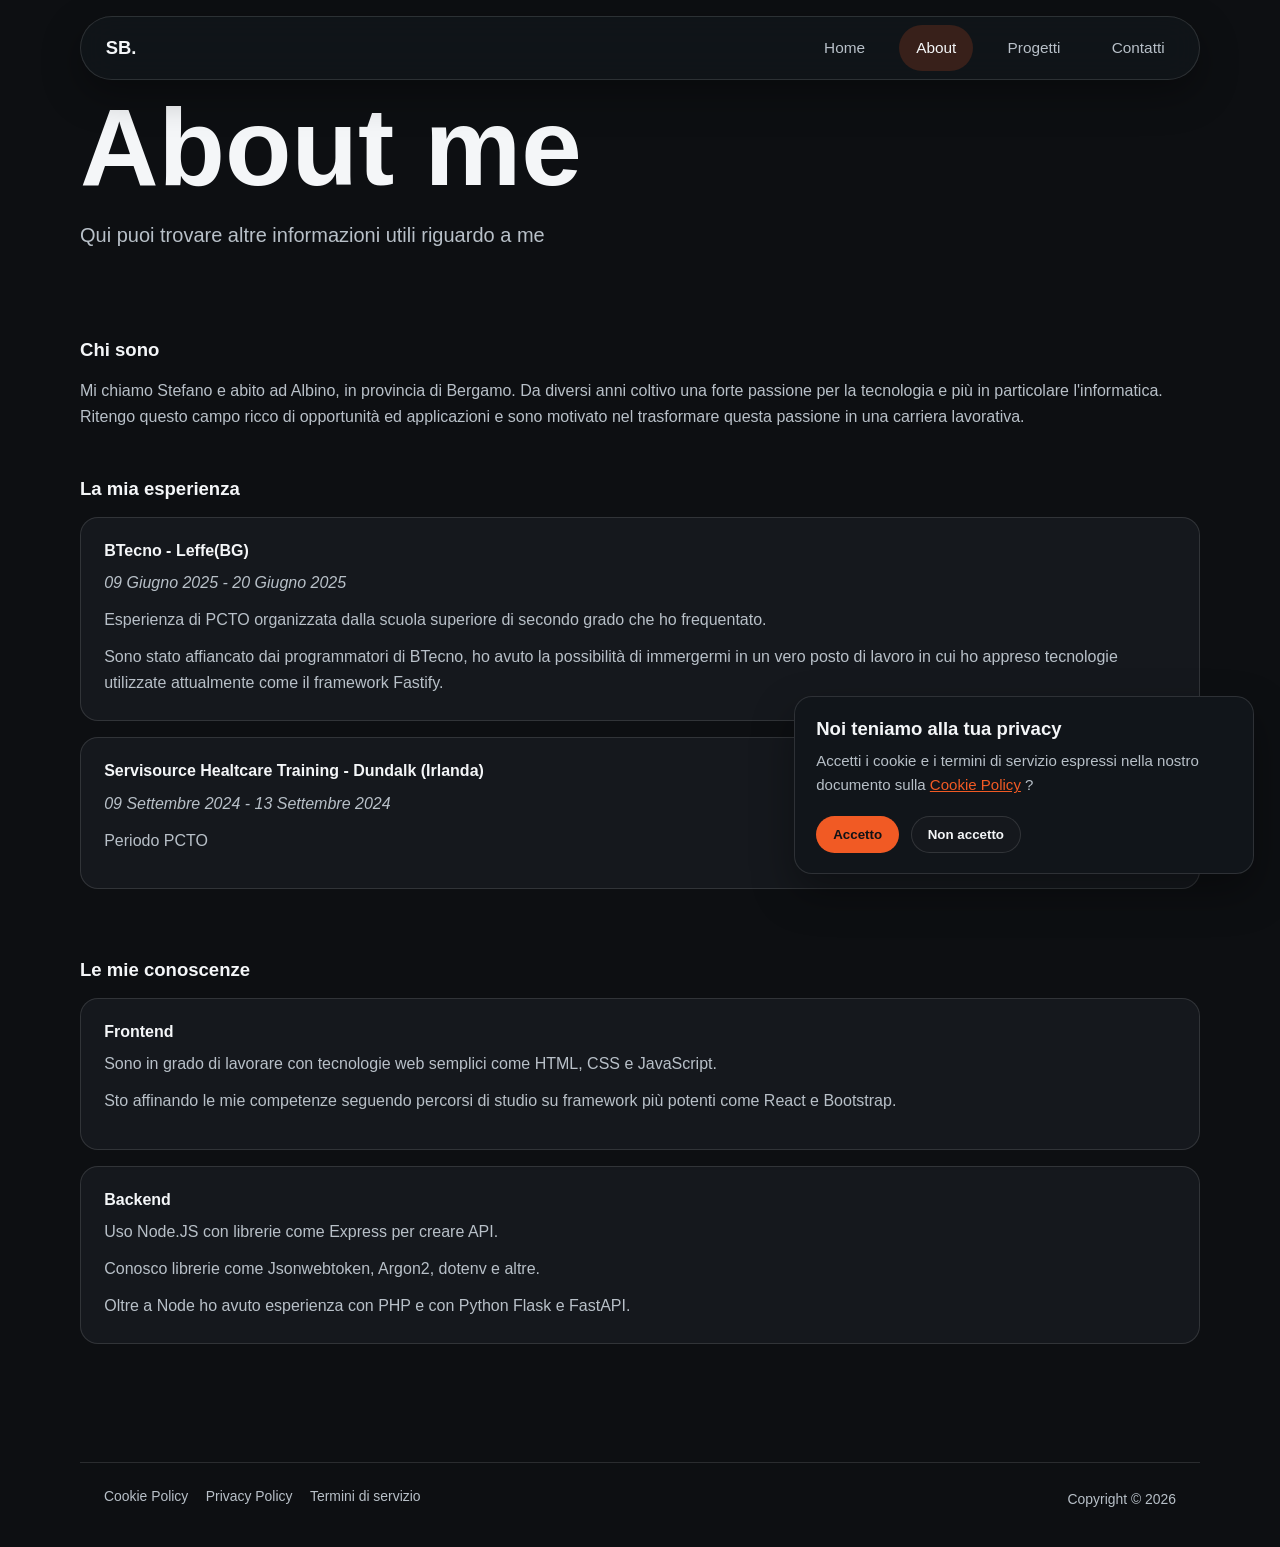
==== commit 9ae5fcc6: "Minor changes" ====
--- a/about.html
+++ b/about.html
@@ -3,7 +3,7 @@
 <head>
     <meta charset="UTF-8">
     <meta name="viewport" content="width=device-width, initial-scale=1.0">
-    <title>About - Birolini Stefano</title>
+    <title>About - Stefano Birolini</title>
 
     <link rel="stylesheet" href="style/style.css">
     <link rel="stylesheet" href="style/header.css">
@@ -42,7 +42,7 @@
         <div class="about_cards stacked-content">
             <div class="col100 text">
                 <h3>Chi sono</h3>
-                <p><i>Area ancora in fase di compilazione</i></p>
+                <p>Mi chiamo Stefano e abito ad Albino, in provincia di Bergamo. Da diversi anni coltivo una forte passione per la tecnologia e più in particolare l'informatica. Ritengo questo campo ricco di opportunità ed applicazioni e sono motivato nel trasformare questa passione in una carriera lavorativa.</p>
             </div>
 
             <div class="col100 text">
--- a/style/style.css
+++ b/style/style.css
@@ -1,16 +1,16 @@
 :root {
-  --bg: #070c18;
-  --bg-soft: #0c1428;
-  --surface: rgba(16, 25, 47, 0.72);
-  --surface-strong: #111c35;
-  --line: rgba(150, 180, 226, 0.16);
-  --text: #f1f5ff;
-  --muted: #aab9d1;
-  --accent: #55d6c2;
-  --accent-strong: #3bb5dd;
-  --accent-glow: rgba(85, 214, 194, 0.22);
-  --shadow: 0 24px 60px rgba(0, 0, 0, 0.3);
-  --radius: 24px;
+  --bg: #0d0f12;
+  --bg-soft: #15181d;
+  --surface: #11151a;
+  --surface-strong: #f15a24;
+  --line: rgba(255, 255, 255, 0.12);
+  --text: #f4f6f8;
+  --muted: #b8c0c8;
+  --accent: #f15a24;
+  --accent-strong: #ff7a3d;
+  --accent-glow: rgba(241, 90, 36, 0.3);
+  --shadow: 0 18px 42px rgba(0, 0, 0, 0.34);
+  --radius: 16px;
 }
 
 * {
@@ -32,24 +32,12 @@
   overflow-x: hidden;
   font-family: Inter, "Segoe UI", Arial, sans-serif;
   color: var(--text);
-  background:
-    radial-gradient(circle at 15% 0%, rgba(59, 181, 221, 0.18), transparent 34rem),
-    radial-gradient(circle at 90% 18%, rgba(85, 214, 194, 0.13), transparent 28rem),
-    linear-gradient(145deg, var(--bg), var(--bg-soft) 52%, #070b16);
+  background: var(--bg);
   line-height: 1.65;
 }
 
 body::before {
-  content: "";
-  position: fixed;
-  inset: 0;
-  z-index: -1;
-  pointer-events: none;
-  background-image:
-    linear-gradient(rgba(255, 255, 255, 0.022) 1px, transparent 1px),
-    linear-gradient(90deg, rgba(255, 255, 255, 0.022) 1px, transparent 1px);
-  background-size: 54px 54px;
-  mask-image: radial-gradient(circle at center, black 15%, transparent 75%);
+  content: none;
 }
 
 a {
@@ -68,7 +56,7 @@
   color: var(--text);
   font-weight: 650;
   line-height: 1.2;
-  letter-spacing: -0.035em;
+  letter-spacing: 0;
 }
 
 h2 {
@@ -99,7 +87,6 @@
   border-radius: var(--radius);
   background: var(--surface);
   box-shadow: var(--shadow);
-  backdrop-filter: blur(12px);
 }
 
 #privacy-policy p,
@@ -124,7 +111,7 @@
   padding: clamp(1.2rem, 3vw, 1.6rem);
   border-radius: 18px;
   border: 1px solid var(--line);
-  background: rgba(255, 255, 255, 0.025);
+  background: var(--bg-soft);
 }
 
 #contacts h3 {
@@ -154,8 +141,8 @@
   margin-top: 0.65rem;
   padding: 0.8rem 1.3rem;
   border-radius: 999px;
-  color: #04141a;
-  background: linear-gradient(110deg, var(--accent), #68bce9);
+  color: #101216;
+  background: var(--accent);
   font-size: 0.96rem;
   font-weight: 700;
   text-decoration: none;
@@ -170,7 +157,7 @@
 
 .link:hover {
   transform: translateY(-2px);
-  box-shadow: 0 15px 32px rgba(85, 214, 194, 0.3);
+  box-shadow: 0 15px 32px rgba(241, 90, 36, 0.28);
 }
 
 .link:active {
--- a/style/header.css
+++ b/style/header.css
@@ -18,8 +18,8 @@
   padding: 0.55rem 0.7rem 0.55rem 1.25rem;
   border: 1px solid var(--line);
   border-radius: 999px;
-  background: rgba(10, 16, 31, 0.72);
-  box-shadow: 0 14px 38px rgba(0, 0, 0, 0.2);
+  background: rgba(17, 21, 26, 0.92);
+  box-shadow: 0 14px 38px rgba(0, 0, 0, 0.34);
   backdrop-filter: blur(18px);
 }
 
@@ -28,7 +28,7 @@
   color: var(--text);
   font-size: 1.15rem;
   font-weight: 750;
-  letter-spacing: -0.05em;
+  letter-spacing: 0;
 }
 
 #hamburger-div {
@@ -36,7 +36,7 @@
   order: 2;
   padding: 0.45rem;
   border-radius: 50%;
-  background: rgba(255, 255, 255, 0.06);
+  background: var(--accent);
 }
 
 #hamburger {
@@ -56,7 +56,7 @@
   overflow: hidden;
   list-style: none;
   border-radius: 20px;
-  background: #10192e;
+  background: var(--surface);
   box-shadow: var(--shadow);
   transition: max-height 0.25s ease;
 }
@@ -83,7 +83,7 @@
 #menu li a:hover,
 #menu li a[aria-current="page"] {
   color: var(--text);
-  background: rgba(85, 214, 194, 0.12);
+  background: rgba(241, 90, 36, 0.18);
 }
 
 #menu.open {
--- a/style/hero.css
+++ b/style/hero.css
@@ -6,28 +6,15 @@
 }
 
 #hero::before {
-    content: "PORTFOLIO / DEVELOPER";
-    display: block;
-    width: fit-content;
-    margin-bottom: 1.35rem;
-    padding: 0.38rem 0.8rem;
-    border: 1px solid rgba(85, 214, 194, 0.3);
-    border-radius: 999px;
-    color: var(--accent);
-    font-size: 0.72rem;
-    font-weight: 650;
-    letter-spacing: 0.17em;
+    content: none;
 }
 
 #hero .logo {
     max-width: 850px;
     font-size: clamp(3.2rem, 9.5vw, 6.8rem);
     font-weight: 720;
-    letter-spacing: -0.075em;
+    letter-spacing: 0;
     line-height: 0.95;
-    background: linear-gradient(110deg, #ffffff 18%, #c5d8ed 55%, #55d6c2);
-    background-clip: text;
-    color: transparent;
 }
 
 #hero .hero_claim {
@@ -37,5 +24,5 @@
     font-size: clamp(1rem, 2.2vw, 1.25rem);
     font-weight: 450;
     line-height: 1.6;
-    letter-spacing: -0.015em;
-}+    letter-spacing: 0;
+}
--- a/style/about.css
+++ b/style/about.css
@@ -20,10 +20,10 @@
     object-fit: cover;
     margin: auto;
     padding: 7px;
-    border: 1px solid rgba(85, 214, 194, 0.36);
+    border: 1px solid rgba(241, 90, 36, 0.42);
     border-radius: 28px;
-    background: rgba(85, 214, 194, 0.08);
-    box-shadow: 0 22px 48px rgba(0, 0, 0, 0.3);
+    background: rgba(241, 90, 36, 0.1);
+    box-shadow: 0 22px 48px rgba(0, 0, 0, 0.34);
 }
 
 #about .text {
--- a/style/cards_manager.css
+++ b/style/cards_manager.css
@@ -15,7 +15,7 @@
     padding: clamp(1.15rem, 2.4vw, 1.45rem);
     border: 1px solid var(--line);
     border-radius: 18px;
-    background: rgba(255, 255, 255, 0.025);
+    background: var(--bg-soft);
     transition: transform 0.22s ease, border-color 0.22s ease, background 0.22s ease;
 }
 
@@ -38,8 +38,8 @@
 
 .card:hover {
     transform: translateY(-4px);
-    border-color: rgba(85, 214, 194, 0.38);
-    background: rgba(85, 214, 194, 0.05);
+    border-color: rgba(241, 90, 36, 0.45);
+    background: rgba(241, 90, 36, 0.08);
 }
 
 @media screen and (max-width: 768px) {
--- a/style/cookie.css
+++ b/style/cookie.css
@@ -8,7 +8,7 @@
     border: 1px solid var(--line);
     border-radius: 18px;
     color: var(--text);
-    background: #111b33;
+    background: var(--surface);
     box-shadow: var(--shadow);
 }
 
@@ -31,14 +31,14 @@
     border: 1px solid var(--line);
     border-radius: 999px;
     color: var(--text);
-    background: rgba(255, 255, 255, 0.05);
+    background: var(--bg-soft);
     cursor: pointer;
     font-weight: 600;
 }
 
 #cookie_banner #accept_cookie {
     border-color: transparent;
-    color: #06151b;
+    color: #101216;
     background: var(--accent);
 }
 
